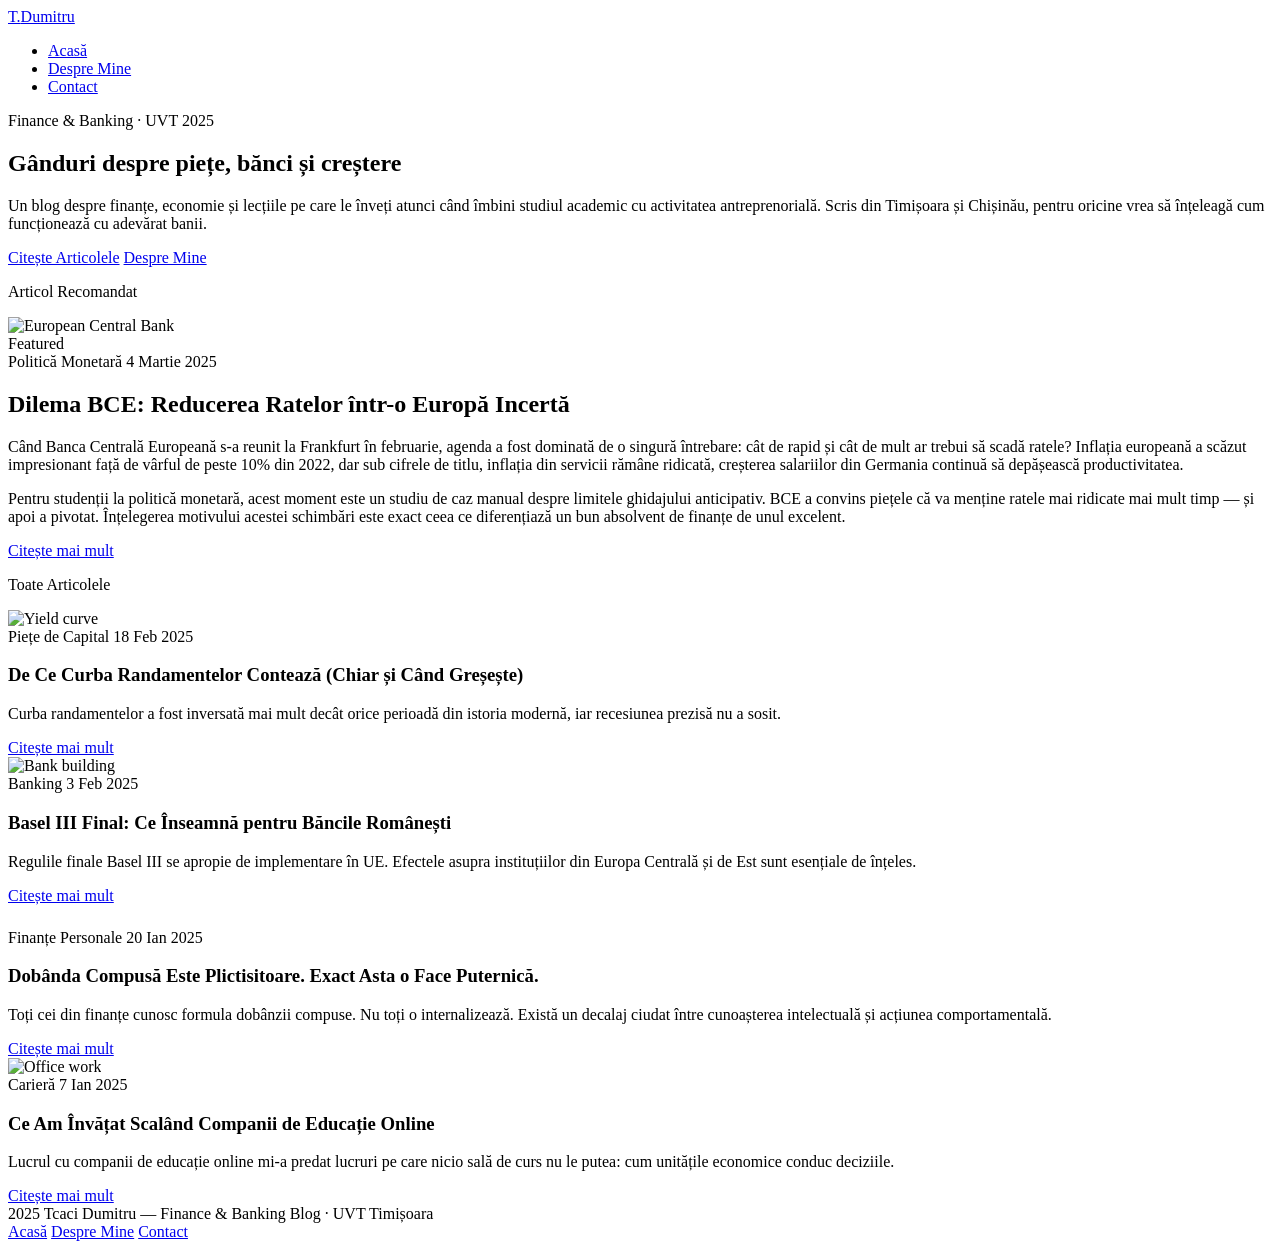
==== index.html @ a562073e "Rename index (1).html to index.html" ====
<!DOCTYPE html>
<html lang="ro">
<head>
  <meta charset="UTF-8">
  <meta name="viewport" content="width=device-width, initial-scale=1.0">
  <title>Tcaci Dumitru — Blog</title>
  <link rel="preconnect" href="https://fonts.googleapis.com">
  <link href="https://fonts.googleapis.com/css2?family=Cormorant+Garamond:ital,wght@0,400;0,600;1,400&family=DM+Sans:wght@300;400;500&family=DM+Mono&display=swap" rel="stylesheet">
  <link rel="stylesheet" href="style.css">
</head>
<body>

  <!-- NAVIGATION — ID selector: #site-nav -->
  <nav id="site-nav">
    <div class="container">
      <a href="index.html" class="nav-logo">T.<span>Dumitru</span></a>
      <ul class="nav-links">
        <li><a href="index.html" class="active">Acasă</a></li>
        <li><a href="about.html">Despre Mine</a></li>
        <li><a href="contact.html">Contact</a></li>
      </ul>
    </div>
  </nav>

  <!-- HERO SLIDER — ID selector: #hero-slider -->
  <section id="hero-slider">
    <div class="slider-bg"></div>
    <div class="container">
      <div class="slider-content">
        <p class="section-label">Finance &amp; Banking · UVT 2025</p>
        <h1>Gânduri despre piețe, bănci și creștere</h1>
        <p>
          Un blog despre finanțe, economie și lecțiile pe care le înveți atunci când
          îmbini studiul academic cu activitatea antreprenorială. Scris din Timișoara
          și Chișinău, pentru oricine vrea să înțeleagă cum funcționează cu adevărat banii.
        </p>
        <div class="slider-actions">
          <a href="#posts" class="btn btn-primary">Citește Articolele</a>
          <a href="about.html" class="btn btn-outline">Despre Mine</a>
        </div>
      </div>
    </div>
    <div class="slider-dots">
      <span></span><span></span><span></span>
    </div>
  </section>

  <!-- MAIN CONTENT -->
  <main class="page-content">
    <div class="container">

      <!-- FEATURED POST — float layout -->
      <section class="section" id="posts">
        <p class="section-label">Articol Recomandat</p>

        <article class="featured-post">
          <div class="featured-post-img">
            <img
              src="https://images.unsplash.com/photo-1611974789855-9c2a0a7236a3?w=800&q=80"
              alt="European Central Bank">
          </div>
          <span class="featured-label">Featured</span>
          <div class="post-meta">
            <span class="tag">Politică Monetară</span>
            <time datetime="2025-03-04">4 Martie 2025</time>
          </div>
          <h2>Dilema BCE: Reducerea Ratelor într-o Europă Incertă</h2>
          <p>
            Când Banca Centrală Europeană s-a reunit la Frankfurt în februarie, agenda a fost dominată de o
            singură întrebare: cât de rapid și cât de mult ar trebui să scadă ratele? Inflația europeană a
            scăzut impresionant față de vârful de peste 10% din 2022, dar sub cifrele de titlu, inflația din
            servicii rămâne ridicată, creșterea salariilor din Germania continuă să depășească productivitatea.
          </p>
          <p>
            Pentru studenții la politică monetară, acest moment este un studiu de caz manual despre limitele
            ghidajului anticipativ. BCE a convins piețele că va menține ratele mai ridicate mai mult timp —
            și apoi a pivotat. Înțelegerea motivului acestei schimbări este exact ceea ce diferențiază un
            bun absolvent de finanțe de unul excelent.
          </p>
          <a href="#" class="read-more">Citește mai mult</a>
        </article>

        <!-- POSTS GRID — grid layout -->
        <p class="section-label">Toate Articolele</p>
        <div class="posts-grid">

          <article class="post-card">
            <div class="post-card-img">
              <img src="https://images.unsplash.com/photo-1526304640581-d334cdbbf45e?w=600&q=80" alt="Yield curve">
            </div>
            <div class="post-card-body">
              <div class="post-meta">
                <span class="tag">Piețe de Capital</span>
                <time datetime="2025-02-18">18 Feb 2025</time>
              </div>
              <h3>De Ce Curba Randamentelor Contează (Chiar și Când Greșește)</h3>
              <p>Curba randamentelor a fost inversată mai mult decât orice perioadă din istoria modernă, iar recesiunea prezisă nu a sosit.</p>
              <a href="#" class="read-more">Citește mai mult</a>
            </div>
          </article>

          <article class="post-card">
            <div class="post-card-img">
              <img src="https://images.unsplash.com/photo-1541354329998-f4d9a9f9297f?w=600&q=80" alt="Bank building">
            </div>
            <div class="post-card-body">
              <div class="post-meta">
                <span class="tag">Banking</span>
                <time datetime="2025-02-03">3 Feb 2025</time>
              </div>
              <h3>Basel III Final: Ce Înseamnă pentru Băncile Românești</h3>
              <p>Regulile finale Basel III se apropie de implementare în UE. Efectele asupra instituțiilor din Europa Centrală și de Est sunt esențiale de înțeles.</p>
              <a href="#" class="read-more">Citește mai mult</a>
            </div>
          </article>

          <article class="post-card">
            <div class="post-card-body" style="padding-top: 1.5rem;">
              <div class="post-meta">
                <span class="tag">Finanțe Personale</span>
                <time datetime="2025-01-20">20 Ian 2025</time>
              </div>
              <h3>Dobânda Compusă Este Plictisitoare. Exact Asta o Face Puternică.</h3>
              <p>Toți cei din finanțe cunosc formula dobânzii compuse. Nu toți o internalizează. Există un decalaj ciudat între cunoașterea intelectuală și acțiunea comportamentală.</p>
              <a href="#" class="read-more">Citește mai mult</a>
            </div>
          </article>

          <article class="post-card">
            <div class="post-card-img">
              <img src="https://images.unsplash.com/photo-1521791136064-7986c2920216?w=600&q=80" alt="Office work">
            </div>
            <div class="post-card-body">
              <div class="post-meta">
                <span class="tag">Carieră</span>
                <time datetime="2025-01-07">7 Ian 2025</time>
              </div>
              <h3>Ce Am Învățat Scalând Companii de Educație Online</h3>
              <p>Lucrul cu companii de educație online mi-a predat lucruri pe care nicio sală de curs nu le putea: cum unitățile economice conduc deciziile.</p>
              <a href="#" class="read-more">Citește mai mult</a>
            </div>
          </article>

        </div>
      </section>

    </div>
  </main>

  <footer id="site-footer">
    <div class="container">
      <div class="footer-inner">
        <span class="footer-copy">2025 Tcaci Dumitru — Finance &amp; Banking Blog · UVT Timișoara</span>
        <nav class="footer-links">
          <a href="index.html">Acasă</a>
          <a href="about.html">Despre Mine</a>
          <a href="contact.html">Contact</a>
        </nav>
      </div>
    </div>
  </footer>

</body>
</html>
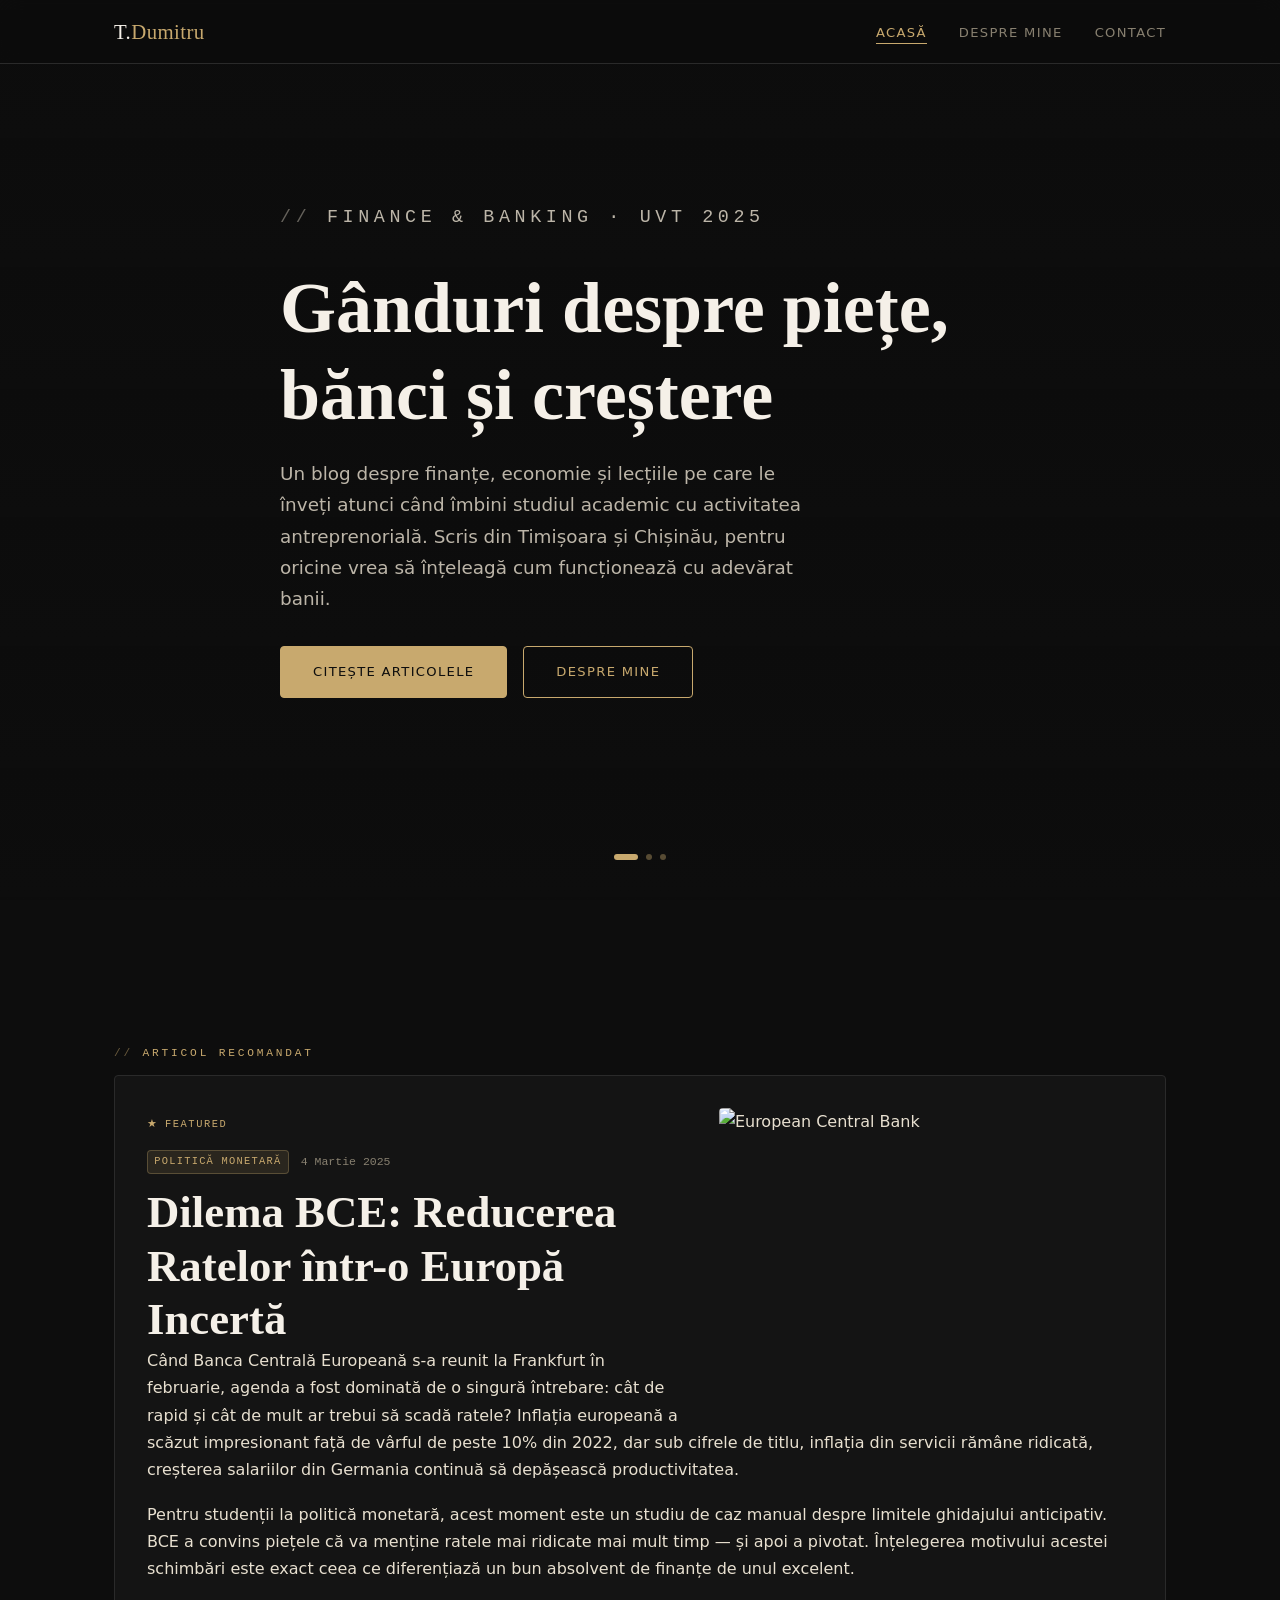
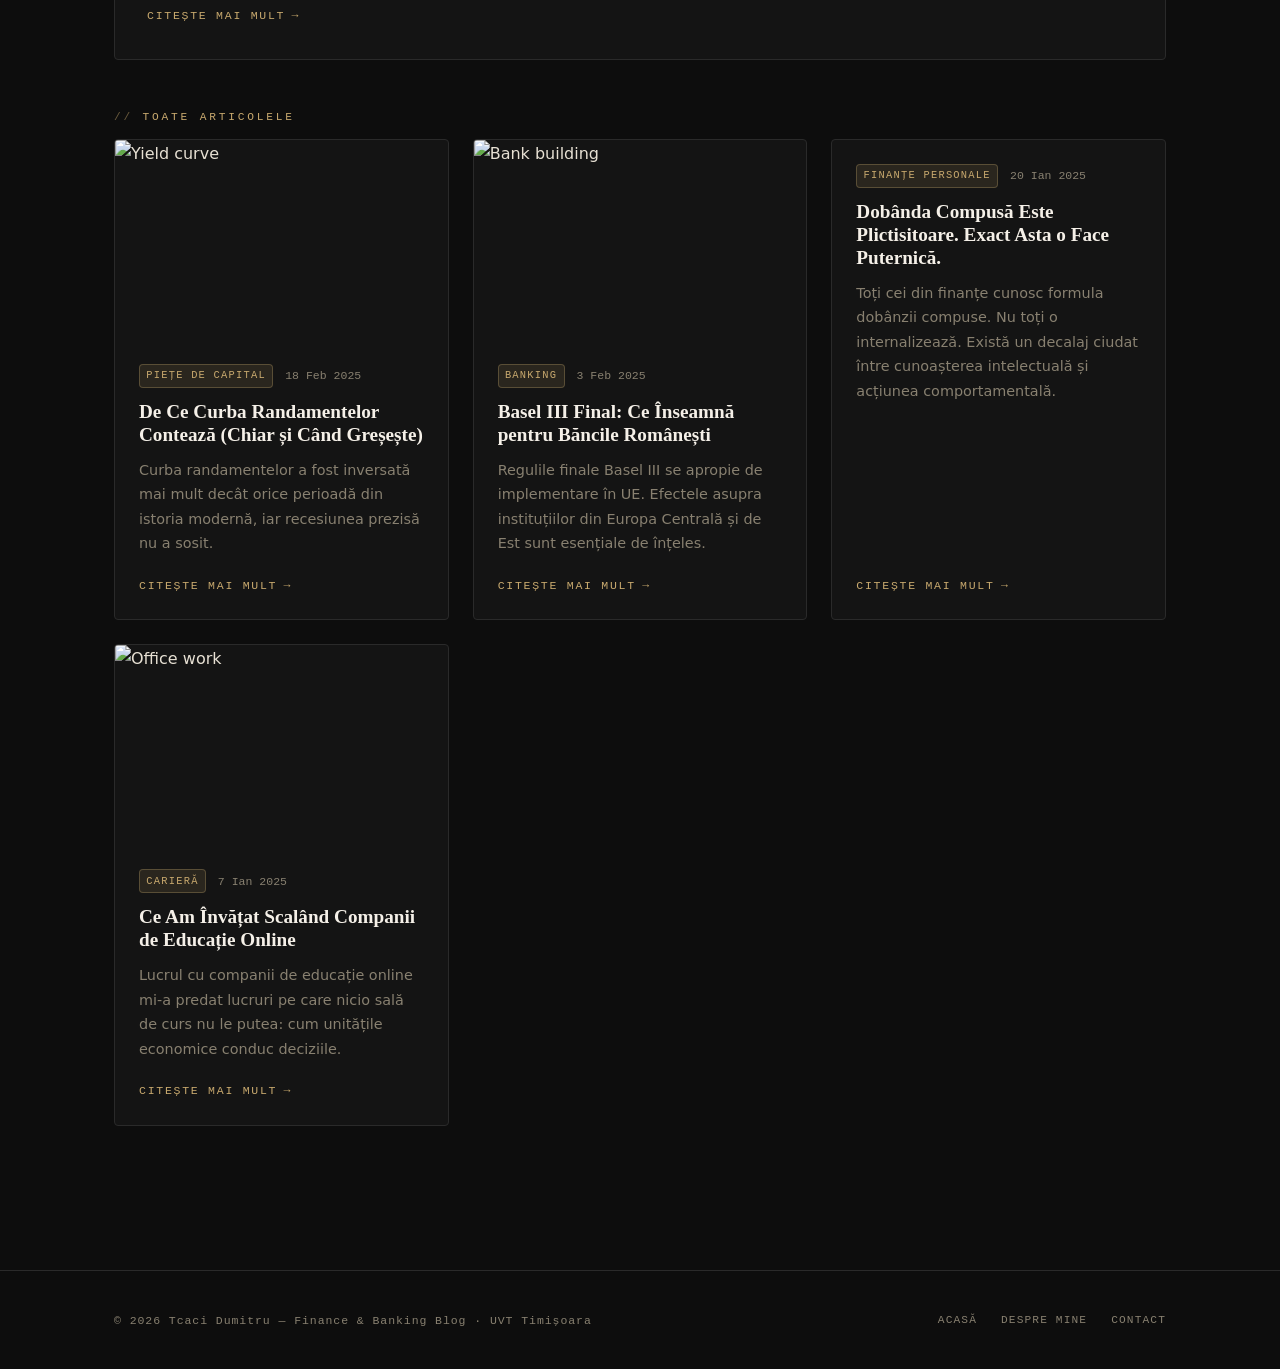
==== commit b457e4d7: "Update index.html" ====
--- a/index.html
+++ b/index.html
@@ -150,7 +150,7 @@
   <footer id="site-footer">
     <div class="container">
       <div class="footer-inner">
-        <span class="footer-copy">2025 Tcaci Dumitru — Finance &amp; Banking Blog · UVT Timișoara</span>
+        <span class="footer-copy">2026 Tcaci Dumitru — Finance &amp; Banking Blog · UVT Timișoara</span>
         <nav class="footer-links">
           <a href="index.html">Acasă</a>
           <a href="about.html">Despre Mine</a>
--- a/style.css
+++ b/style.css
@@ -0,0 +1,898 @@
+/* ============================================================
+   style.css — Tcaci Dumitru | Web Design Lab
+   Covers: element, class, ID, attribute selectors
+           px, em, rem, %, vw/vh units
+           float, flexbox, grid layouts
+           :hover, :focus, :nth-child, ::before, ::after
+   ============================================================ */
+
+/* ─── 1. CSS CUSTOM PROPERTIES (variables) ─── */
+:root {
+  --clr-bg:        #0d0d0d;
+  --clr-surface:   #141414;
+  --clr-surface2:  #1c1c1c;
+  --clr-border:    #2a2a2a;
+  --clr-accent:    #c8a96e;        /* warm gold */
+  --clr-accent2:   #e8c98e;
+  --clr-text:      #e8e0d0;
+  --clr-muted:     #888070;
+  --clr-white:     #f5f0e8;
+  --clr-danger:    #c0392b;
+
+  --ff-display:    'Cormorant Garamond', Georgia, serif;
+  --ff-body:       'DM Sans', system-ui, sans-serif;
+  --ff-mono:       'DM Mono', monospace;
+
+  --radius:        4px;
+  --transition:    0.3s cubic-bezier(0.4, 0, 0.2, 1);
+  --shadow:        0 8px 32px rgba(0,0,0,0.5);
+  --max-w:         1100px;
+}
+
+/* ─── 2. RESET & BASE (element selectors) ─── */
+*, *::before, *::after {
+  box-sizing: border-box;
+  margin: 0;
+  padding: 0;
+}
+
+html {
+  font-size: 16px;          /* rem base */
+  scroll-behavior: smooth;
+}
+
+body {
+  background-color: var(--clr-bg);
+  color: var(--clr-text);
+  font-family: var(--ff-body);
+  font-size: 1rem;          /* rem unit */
+  line-height: 1.7;
+  min-height: 100vh;
+}
+
+h1, h2, h3, h4 {
+  font-family: var(--ff-display);
+  font-weight: 600;
+  line-height: 1.2;
+  color: var(--clr-white);
+}
+
+h1 { font-size: clamp(2.5rem, 6vw, 4.5rem); }   /* vw unit */
+h2 { font-size: clamp(1.8rem, 4vw, 2.8rem); }
+h3 { font-size: 1.4rem; }                         /* rem unit */
+
+p  { margin-bottom: 1.1em; color: var(--clr-text); } /* em unit */
+
+a  {
+  color: var(--clr-accent);
+  text-decoration: none;
+  transition: color var(--transition);
+}
+
+/* element selector: pseudo-class */
+a:hover { color: var(--clr-accent2); }
+
+img { max-width: 100%; display: block; }
+
+ul  { list-style: none; }
+
+/* ─── 3. UTILITY CLASSES (class selectors) ─── */
+.container {
+  max-width: var(--max-w);
+  margin-inline: auto;
+  padding-inline: 1.5rem;   /* rem */
+}
+
+.section {
+  padding-block: 5rem;      /* rem */
+}
+
+.section-label {
+  font-family: var(--ff-mono);
+  font-size: 0.7rem;         /* rem */
+  letter-spacing: 0.25em;
+  text-transform: uppercase;
+  color: var(--clr-accent);
+  margin-bottom: 0.75rem;
+}
+
+.section-label::before {    /* ::before pseudo-element */
+  content: "//  ";
+  opacity: 0.5;
+}
+
+.accent { color: var(--clr-accent); }
+
+.tag {
+  display: inline-block;
+  font-family: var(--ff-mono);
+  font-size: 0.65rem;
+  letter-spacing: 0.12em;
+  text-transform: uppercase;
+  background: rgba(200, 169, 110, 0.12);
+  color: var(--clr-accent);
+  border: 1px solid rgba(200, 169, 110, 0.3);
+  padding: 0.2em 0.6em;
+  border-radius: var(--radius);
+}
+
+.divider {
+  border: none;
+  border-top: 1px solid var(--clr-border);
+  margin-block: 3rem;
+}
+
+/* ─── 4. NAVIGATION ─── */
+/* ID selector */
+#site-nav {
+  position: fixed;
+  top: 0;
+  left: 0;
+  right: 0;
+  z-index: 100;
+  background: rgba(13, 13, 13, 0.92);
+  backdrop-filter: blur(12px);
+  border-bottom: 1px solid var(--clr-border);
+  height: 64px;             /* px unit */
+  display: flex;
+  align-items: center;
+}
+
+#site-nav .container {
+  display: flex;
+  align-items: center;
+  justify-content: space-between;
+  width: 100%;
+}
+
+/* class selector */
+.nav-logo {
+  font-family: var(--ff-display);
+  font-size: 1.3rem;
+  color: var(--clr-white);
+  letter-spacing: 0.02em;
+}
+
+.nav-logo span {
+  color: var(--clr-accent);
+}
+
+.nav-links {
+  display: flex;
+  gap: 2rem;                /* rem */
+  align-items: center;
+}
+
+.nav-links a {
+  font-size: 0.82rem;
+  letter-spacing: 0.1em;
+  text-transform: uppercase;
+  color: var(--clr-muted);
+  padding-bottom: 2px;      /* px */
+  border-bottom: 1px solid transparent;
+  transition: color var(--transition), border-color var(--transition);
+  position: relative;
+}
+
+/* ::after pseudo-element on nav links */
+.nav-links a::after {
+  content: "";
+  position: absolute;
+  bottom: -2px;
+  left: 0;
+  width: 0%;
+  height: 1px;
+  background: var(--clr-accent);
+  transition: width var(--transition);
+}
+
+/* :hover pseudo-class */
+.nav-links a:hover {
+  color: var(--clr-white);
+}
+
+.nav-links a:hover::after {
+  width: 100%;
+}
+
+/* class selector: active state */
+.nav-links a.active {
+  color: var(--clr-accent);
+}
+
+.nav-links a.active::after {
+  width: 100%;
+}
+
+/* ─── 5. BUTTONS (class + attribute selectors) ─── */
+.btn {
+  display: inline-flex;
+  align-items: center;
+  gap: 0.5rem;
+  font-family: var(--ff-body);
+  font-size: 0.82rem;
+  letter-spacing: 0.1em;
+  text-transform: uppercase;
+  font-weight: 500;
+  padding: 0.85rem 2rem;    /* rem */
+  border-radius: var(--radius);
+  cursor: pointer;
+  transition: all var(--transition);
+  border: 1px solid transparent;
+}
+
+.btn-primary {
+  background: var(--clr-accent);
+  color: #0d0d0d;
+  border-color: var(--clr-accent);
+}
+
+/* :hover pseudo-class */
+.btn-primary:hover {
+  background: var(--clr-accent2);
+  border-color: var(--clr-accent2);
+  transform: translateY(-2px);
+  box-shadow: 0 8px 24px rgba(200, 169, 110, 0.3);
+}
+
+.btn-outline {
+  background: transparent;
+  color: var(--clr-accent);
+  border-color: var(--clr-accent);
+}
+
+.btn-outline:hover {
+  background: rgba(200, 169, 110, 0.08);
+  transform: translateY(-2px);
+}
+
+/* attribute selector — targets buttons with type="submit" */
+button[type="submit"] {
+  width: 100%;
+  font-size: 0.9rem;
+  padding: 1rem 2rem;
+}
+
+button[type="submit"]:hover {
+  letter-spacing: 0.18em;
+}
+
+/* ─── 6. SLIDER / HERO ─── */
+/* ID selector */
+#hero-slider {
+  position: relative;
+  height: 100vh;            /* vh unit */
+  min-height: 560px;        /* px unit */
+  display: flex;
+  align-items: center;
+  overflow: hidden;
+}
+
+.slider-bg {
+  position: absolute;
+  inset: 0;
+  background-image:
+    linear-gradient(to bottom, rgba(13,13,13,0.3) 0%, rgba(13,13,13,0.85) 100%),
+    url('https://images.unsplash.com/photo-1611974789855-9c2a0a7236a3?w=1600&q=80');
+  background-size: cover;
+  background-position: center;
+  transform: scale(1.05);
+  animation: slowZoom 12s ease-out forwards;
+}
+
+@keyframes slowZoom {
+  from { transform: scale(1.05); }
+  to   { transform: scale(1.0); }
+}
+
+.slider-content {
+  position: relative;
+  z-index: 2;
+  max-width: 720px;         /* px */
+}
+
+.slider-content .section-label {
+  animation: fadeUp 0.8s 0.2s both;
+}
+
+.slider-content h1 {
+  animation: fadeUp 0.8s 0.4s both;
+  margin-bottom: 1.25rem;
+}
+
+.slider-content p {
+  font-size: 1.15rem;
+  color: rgba(232, 224, 208, 0.8);
+  max-width: 540px;         /* px */
+  animation: fadeUp 0.8s 0.6s both;
+  margin-bottom: 2rem;
+}
+
+.slider-actions {
+  display: flex;
+  gap: 1rem;
+  flex-wrap: wrap;
+  animation: fadeUp 0.8s 0.8s both;
+}
+
+@keyframes fadeUp {
+  from { opacity: 0; transform: translateY(24px); }
+  to   { opacity: 1; transform: translateY(0); }
+}
+
+/* slider dot indicators */
+.slider-dots {
+  position: absolute;
+  bottom: 2.5rem;
+  left: 50%;
+  transform: translateX(-50%);
+  display: flex;
+  gap: 0.5rem;
+  z-index: 3;
+}
+
+.slider-dots span {
+  width: 6px;               /* px */
+  height: 6px;
+  border-radius: 50%;
+  background: rgba(200,169,110,0.4);
+  cursor: pointer;
+  transition: all var(--transition);
+}
+
+/* :first-child pseudo-class */
+.slider-dots span:first-child {
+  width: 24px;
+  border-radius: 3px;
+  background: var(--clr-accent);
+}
+
+/* ─── 7. POSTS GRID (grid layout) ─── */
+.posts-grid {
+  display: grid;
+  grid-template-columns: repeat(auto-fill, minmax(320px, 1fr)); /* grid */
+  gap: 1.5rem;
+}
+
+.post-card {
+  background: var(--clr-surface);
+  border: 1px solid var(--clr-border);
+  border-radius: var(--radius);
+  overflow: hidden;
+  transition: transform var(--transition), border-color var(--transition), box-shadow var(--transition);
+  display: flex;
+  flex-direction: column;
+  position: relative;
+}
+
+/* ::before pseudo-element — gold top accent bar */
+.post-card::before {
+  content: "";
+  position: absolute;
+  top: 0; left: 0; right: 0;
+  height: 2px;
+  background: linear-gradient(90deg, var(--clr-accent), transparent);
+  opacity: 0;
+  transition: opacity var(--transition);
+}
+
+/* :hover pseudo-class */
+.post-card:hover {
+  transform: translateY(-6px);
+  border-color: rgba(200, 169, 110, 0.3);
+  box-shadow: var(--shadow);
+}
+
+.post-card:hover::before {
+  opacity: 1;
+}
+
+.post-card-img {
+  height: 200px;            /* px */
+  overflow: hidden;
+}
+
+.post-card-img img {
+  width: 100%;
+  height: 100%;
+  object-fit: cover;
+  transition: transform 0.6s ease;
+  filter: grayscale(20%);
+}
+
+.post-card:hover .post-card-img img {
+  transform: scale(1.06);
+  filter: grayscale(0%);
+}
+
+.post-card-body {
+  padding: 1.5rem;          /* rem */
+  flex: 1;
+  display: flex;
+  flex-direction: column;
+}
+
+.post-meta {
+  display: flex;
+  align-items: center;
+  gap: 0.75rem;
+  margin-bottom: 0.75rem;
+  flex-wrap: wrap;
+}
+
+.post-meta time {
+  font-family: var(--ff-mono);
+  font-size: 0.72rem;
+  color: var(--clr-muted);
+}
+
+.post-card h3 {
+  font-size: 1.2rem;
+  margin-bottom: 0.75rem;
+  color: var(--clr-white);
+}
+
+.post-card p {
+  font-size: 0.9rem;
+  color: var(--clr-muted);
+  flex: 1;
+  margin-bottom: 1.25rem;
+}
+
+.read-more {
+  font-family: var(--ff-mono);
+  font-size: 0.72rem;
+  letter-spacing: 0.15em;
+  text-transform: uppercase;
+  color: var(--clr-accent);
+  display: inline-flex;
+  align-items: center;
+  gap: 0.4rem;
+  margin-top: auto;
+}
+
+/* ::after pseudo-element — arrow */
+.read-more::after {
+  content: "→";
+  transition: transform var(--transition);
+}
+
+.read-more:hover::after {
+  transform: translateX(4px);
+}
+
+/* ─── 8. FEATURED POST (float layout) ─── */
+.featured-post {
+  background: var(--clr-surface);
+  border: 1px solid var(--clr-border);
+  border-radius: var(--radius);
+  overflow: hidden;
+  margin-bottom: 3rem;
+  padding: 2rem;
+}
+
+/* float layout demo */
+.featured-post-img {
+  float: right;             /* float */
+  width: 42%;               /* % unit */
+  margin-left: 2rem;
+  margin-bottom: 1rem;
+  border-radius: var(--radius);
+  overflow: hidden;
+}
+
+.featured-post-img img {
+  width: 100%;
+  height: 280px;
+  object-fit: cover;
+}
+
+.featured-post::after {     /* clearfix */
+  content: "";
+  display: table;
+  clear: both;
+}
+
+.featured-label {
+  display: inline-flex;
+  align-items: center;
+  gap: 0.4rem;
+  font-family: var(--ff-mono);
+  font-size: 0.65rem;
+  letter-spacing: 0.15em;
+  text-transform: uppercase;
+  color: var(--clr-accent);
+  margin-bottom: 1rem;
+}
+
+/* ::before pseudo-element — star icon */
+.featured-label::before {
+  content: "★";
+  font-size: 0.7rem;
+}
+
+/* ─── 9. ABOUT PAGE ─── */
+.about-hero {
+  padding-top: calc(64px + 4rem);  /* calc() with px + rem */
+  padding-bottom: 4rem;
+  display: grid;
+  grid-template-columns: 1fr 1fr;
+  gap: 4rem;
+  align-items: center;
+}
+
+.about-photo-wrap {
+  position: relative;
+}
+
+/* ::before pseudo-element — decorative border offset */
+.about-photo-wrap::before {
+  content: "";
+  position: absolute;
+  inset: -12px;             /* px */
+  border: 1px solid rgba(200, 169, 110, 0.25);
+  border-radius: var(--radius);
+  pointer-events: none;
+}
+
+/* ::after pseudo-element — bottom label */
+.about-photo-wrap::after {
+  content: "Tcaci Dumitru · 2025";
+  position: absolute;
+  bottom: -1.5rem;
+  right: 0;
+  font-family: var(--ff-mono);
+  font-size: 0.65rem;
+  letter-spacing: 0.1em;
+  color: var(--clr-muted);
+}
+
+.about-photo-wrap img {
+  width: 100%;
+  height: 480px;            /* px */
+  object-fit: cover;
+  object-position: center top;
+  border-radius: var(--radius);
+  filter: grayscale(15%);
+  transition: filter var(--transition);
+}
+
+/* :hover pseudo-class */
+.about-photo-wrap:hover img {
+  filter: grayscale(0%);
+}
+
+/* styled list — class selector */
+.key-points {
+  margin-top: 2rem;
+  display: flex;
+  flex-direction: column;
+  gap: 0.75rem;
+}
+
+.key-points li {
+  display: flex;
+  align-items: flex-start;
+  gap: 0.75rem;
+  padding: 0.85rem 1.1rem;
+  background: var(--clr-surface);
+  border: 1px solid var(--clr-border);
+  border-radius: var(--radius);
+  font-size: 0.92rem;
+  transition: border-color var(--transition), background var(--transition);
+  position: relative;
+  overflow: hidden;
+}
+
+/* ::before pseudo-element — left colored bar */
+.key-points li::before {
+  content: "";
+  position: absolute;
+  left: 0; top: 0; bottom: 0;
+  width: 3px;               /* px */
+  background: var(--clr-accent);
+  opacity: 0;
+  transition: opacity var(--transition);
+}
+
+/* :hover pseudo-class */
+.key-points li:hover {
+  border-color: rgba(200, 169, 110, 0.3);
+  background: var(--clr-surface2);
+}
+
+.key-points li:hover::before {
+  opacity: 1;
+}
+
+/* :nth-child pseudo-class */
+.key-points li:nth-child(even) {
+  background: var(--clr-surface2);
+}
+
+.key-points li .icon {
+  color: var(--clr-accent);
+  font-size: 1rem;
+  flex-shrink: 0;
+  margin-top: 0.1rem;
+}
+
+/* CV sections flexbox layout */
+.cv-grid {
+  display: grid;
+  grid-template-columns: repeat(auto-fill, minmax(280px, 1fr));
+  gap: 1.5rem;
+  margin-top: 1.5rem;
+}
+
+.cv-card {
+  background: var(--clr-surface);
+  border: 1px solid var(--clr-border);
+  border-radius: var(--radius);
+  padding: 1.5rem;
+  transition: border-color var(--transition), transform var(--transition);
+  position: relative;
+}
+
+.cv-card::after {
+  content: attr(data-year);   /* attribute selector value in pseudo-element */
+  position: absolute;
+  top: 1rem;
+  right: 1rem;
+  font-family: var(--ff-mono);
+  font-size: 0.65rem;
+  color: var(--clr-muted);
+  letter-spacing: 0.08em;
+}
+
+.cv-card:hover {
+  border-color: rgba(200, 169, 110, 0.3);
+  transform: translateY(-3px);
+}
+
+.cv-card h4 {
+  font-size: 1rem;
+  margin-bottom: 0.35rem;
+  padding-right: 3rem;
+}
+
+.cv-card .meta {
+  font-family: var(--ff-mono);
+  font-size: 0.7rem;
+  color: var(--clr-accent);
+  letter-spacing: 0.08em;
+  text-transform: uppercase;
+  margin-bottom: 0.75rem;
+  display: block;
+}
+
+.cv-card p {
+  font-size: 0.87rem;
+  color: var(--clr-muted);
+  margin: 0;
+}
+
+/* skills flex wrap */
+.skills-flex {
+  display: flex;
+  flex-wrap: wrap;
+  gap: 0.5rem;
+  margin-top: 1rem;
+}
+
+.skill-chip {
+  font-family: var(--ff-mono);
+  font-size: 0.7rem;
+  letter-spacing: 0.08em;
+  text-transform: uppercase;
+  padding: 0.3rem 0.8rem;
+  border: 1px solid var(--clr-border);
+  border-radius: 2rem;        /* px — pill shape */
+  color: var(--clr-muted);
+  background: var(--clr-surface);
+  transition: all var(--transition);
+}
+
+.skill-chip:hover {
+  border-color: var(--clr-accent);
+  color: var(--clr-accent);
+  background: rgba(200, 169, 110, 0.06);
+}
+
+/* ─── 10. CONTACT PAGE ─── */
+.contact-layout {
+  display: grid;
+  grid-template-columns: 1fr 1.6fr;   /* grid layout */
+  gap: 4rem;
+  align-items: start;
+}
+
+.contact-info h2 {
+  margin-bottom: 1rem;
+}
+
+.contact-info p {
+  font-size: 0.95rem;
+  color: var(--clr-muted);
+}
+
+.contact-detail {
+  display: flex;
+  align-items: center;
+  gap: 0.75rem;
+  padding: 0.85rem 0;
+  border-bottom: 1px solid var(--clr-border);
+  font-size: 0.9rem;
+}
+
+/* :last-child pseudo-class */
+.contact-detail:last-of-type {
+  border-bottom: none;
+}
+
+.contact-detail .icon {
+  width: 36px;              /* px */
+  height: 36px;
+  background: var(--clr-surface2);
+  border: 1px solid var(--clr-border);
+  border-radius: 50%;
+  display: flex;
+  align-items: center;
+  justify-content: center;
+  font-size: 0.9rem;
+  flex-shrink: 0;
+}
+
+/* ─── FORM ─── */
+.contact-form {
+  background: var(--clr-surface);
+  border: 1px solid var(--clr-border);
+  border-radius: var(--radius);
+  padding: 2.5rem;          /* rem */
+}
+
+.form-group {
+  margin-bottom: 1.5rem;
+}
+
+/* element selector */
+label {
+  display: block;
+  font-family: var(--ff-mono);
+  font-size: 0.72rem;
+  letter-spacing: 0.12em;
+  text-transform: uppercase;
+  color: var(--clr-muted);
+  margin-bottom: 0.5rem;
+}
+
+/* attribute selectors — different input types */
+input[type="text"],
+input[type="email"],
+textarea {
+  width: 100%;
+  background: var(--clr-surface2);
+  border: 1px solid var(--clr-border);
+  border-radius: var(--radius);
+  color: var(--clr-white);
+  font-family: var(--ff-body);
+  font-size: 0.95rem;
+  padding: 0.85rem 1rem;
+  transition: border-color var(--transition), box-shadow var(--transition);
+  outline: none;
+}
+
+/* :focus pseudo-class */
+input[type="text"]:focus,
+input[type="email"]:focus,
+textarea:focus {
+  border-color: var(--clr-accent);
+  box-shadow: 0 0 0 3px rgba(200, 169, 110, 0.12);
+}
+
+/* attribute selector — placeholder */
+input[type="text"]::placeholder,
+input[type="email"]::placeholder,
+textarea::placeholder {
+  color: var(--clr-muted);
+  opacity: 0.6;
+}
+
+textarea {
+  min-height: 140px;        /* px */
+  resize: vertical;
+}
+
+/* attribute selector — required fields */
+input[required] + label::after,
+textarea[required] + label::after {
+  content: " *";
+  color: var(--clr-accent);
+}
+
+/* confirmation message — ID selector */
+#form-confirm {
+  display: none;
+  background: rgba(200, 169, 110, 0.1);
+  border: 1px solid rgba(200, 169, 110, 0.4);
+  border-radius: var(--radius);
+  padding: 1.25rem 1.5rem;
+  margin-top: 1.5rem;
+  font-size: 0.9rem;
+  color: var(--clr-accent);
+  text-align: center;
+}
+
+/* class added by JS */
+#form-confirm.visible {
+  display: block;
+  animation: fadeUp 0.4s both;
+}
+
+/* ─── 11. FOOTER ─── */
+/* ID selector */
+#site-footer {
+  border-top: 1px solid var(--clr-border);
+  padding-block: 2.5rem;
+  margin-top: 4rem;
+}
+
+.footer-inner {
+  display: flex;
+  justify-content: space-between;
+  align-items: center;
+  flex-wrap: wrap;
+  gap: 1rem;
+}
+
+.footer-copy {
+  font-family: var(--ff-mono);
+  font-size: 0.72rem;
+  color: var(--clr-muted);
+  letter-spacing: 0.08em;
+}
+
+/* ::before pseudo-element on footer copy */
+.footer-copy::before {
+  content: "© ";
+}
+
+.footer-links {
+  display: flex;
+  gap: 1.5rem;
+}
+
+.footer-links a {
+  font-family: var(--ff-mono);
+  font-size: 0.7rem;
+  letter-spacing: 0.1em;
+  text-transform: uppercase;
+  color: var(--clr-muted);
+  transition: color var(--transition);
+}
+
+.footer-links a:hover {
+  color: var(--clr-accent);
+}
+
+/* ─── 12. PAGE WRAPPER (accounts for fixed nav) ─── */
+.page-content {
+  padding-top: 64px;        /* px — same as nav height */
+}
+
+/* ─── 13. RESPONSIVE (mobile) ─── */
+@media (max-width: 768px) {
+  .about-hero          { grid-template-columns: 1fr; gap: 2rem; }
+  .contact-layout      { grid-template-columns: 1fr; gap: 2rem; }
+  .posts-grid          { grid-template-columns: 1fr; }
+  .featured-post-img   { float: none; width: 100%; margin-left: 0; margin-bottom: 1.5rem; }
+  .nav-links           { gap: 1rem; }
+  .cv-grid             { grid-template-columns: 1fr; }
+  .slider-actions      { flex-direction: column; }
+  .footer-inner        { flex-direction: column; text-align: center; }
+}
+
+@media (max-width: 480px) {
+  .nav-links a         { font-size: 0.72rem; }
+  .contact-form        { padding: 1.5rem; }
+}
